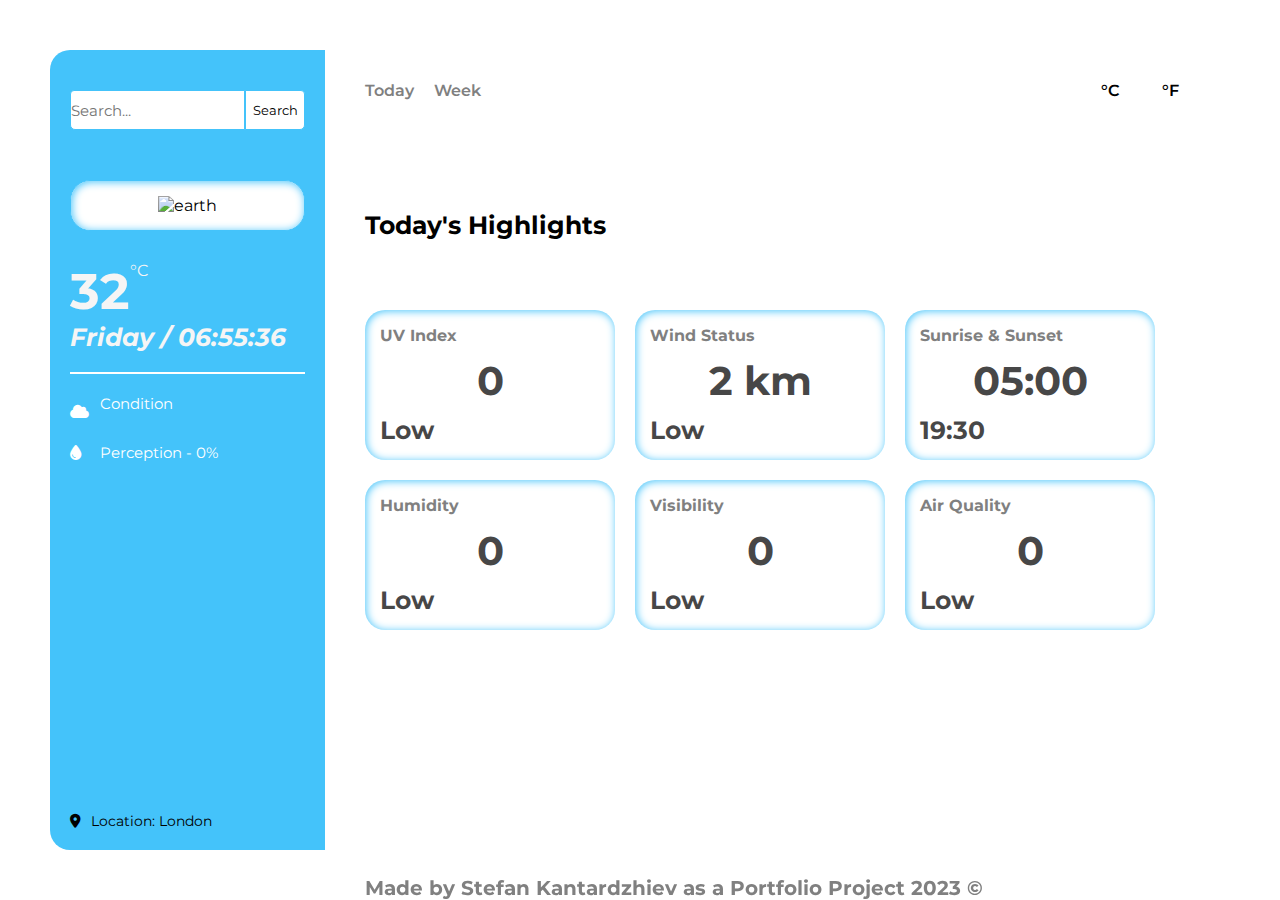
==== public/index.html @ 73cb0a4a "done 90%" ====
<!-- /*https://weather-app-a4411.web.app/ */ -->
<!DOCTYPE html>

<html lang="en">

<head>
    <meta charset="UTF-8">
    <meta http-equiv="X-UA-Compatible" content="IE=edge">
    <meta name="viewport" content="width=device-width, initial-scale=1.0">
    <link rel="stylesheet" href="style.css">
    <title>Simple Weather App</title>
</head>

<body>

    <div class="wrapper">
        <div class="sidebar">
            <div>
                <form action="" class="search" id="search">
                    <input type="text" id="query" placeholder="Search...">
                    <button>Search</button>
                </form>
                <div class="weather-icon">
                    <img src="https://i.ibb.co/LgpY6Wh/earth.jpg" alt="earth" id="icon">
                </div>
                <div class="temp">
                    <h1 id="temp">32</h1>
                    <span class="temp-unit">°C</span>
                </div>
                <div class="date-time">
                    <p id="date-time">
                    </p>
                </div>
                <div class="divider"></div>
                <div class="condition-rain">
                    <div class="condition">
                        <i class="fas fa-cloud"></i>
                        <div class="condition" id="condition">Condition</div>
                    </div>
                    <div class="rain">
                        <i class="fas fa-tint"></i>
                        <p id="rain">Perception - 0%</p>
                    </div>
                </div>
            </div>
            <div class="location">
                <div class="location-icon">
                    <i class="fas fa-map-marker-alt"></i>
                </div>
                <div class="location-text">
                    <p id="location">Location: London</p>
                </div>
            </div>
        </div>
        <div class="main">
            <nav>
                <ul class="options">
                    <button class="hourly">Today</button>
                    <button class="weekly">Week</button>
                </ul>
                <ul class="options units">
                    <button id="celcius">°C</button>
                    <button id="fahrenheit">°F</button>
                </ul>
            </nav>
            <div class="cards" id="cards">
                
                </div>

                <div class="highlights">
                    <h2 class="heading">Today's highlights</h2>
                    <div class="cards">
                        <div class="card">
                            <h4 class="card-heading">UV Index</h4>
                            <div class="content">
                                <p id="uv-index">0</p>
                                <p id="uv-level">Low</p>
                            </div>
                        </div>
                        <div class="card">
                            <h4 class="card-heading">Wind Status</h4>
                            <div class="content">
                                <p id="wind-speed">2 km</p>
                                <p id="wind-level">Low</p>
                            </div>
                        </div>
                        <div class="card">
                            <h4 class="card-heading">Sunrise & Sunset</h4>
                            <div class="content">
                                <p id="sunRise">05:00</p>
                                <p id="sunSet">19:30</p>
                            </div>
                        </div>
                        <div class="card">
                            <h4 class="card-heading">Humidity</h4>
                            <div class="content">
                                <p id="humidity">0</p>
                                <p id="humidityStatus">Low</p>
                            </div>
                        </div>
                        <div class="card">
                            <h4 class="card-heading">Visibility</h4>
                            <div class="content">
                                <p id="visibility">0</p>
                                <p id="visibilityStatus">Low</p>
                            </div>
                        </div>
                        <div class="card">
                            <h4 class="card-heading">Air Quality</h4>
                            <div class="content">
                                <p id="airQuality">0</p>
                                <p id="airQualityStatus">Low</p>
                            </div>
                        </div>
                    </div>

                </div>
                <span class="foot">Made by Stefan Kantardzhiev as a Portfolio Project 2023 &copy</span>
            </div>
        </div>
    </div>

    <script src="script.js"></script>

</body>

</html>
---- public/style.css ----
@import url('https://fonts.googleapis.com/css2?family=Montserrat');
@import url('https://cdnjs.cloudflare.com/ajax/libs/font-awesome/6.2.1/css/all.min.css');


:root {
    --primary-clr: #44c3fa;
}

* {
    margin: 0;
    padding: 0;
    box-sizing: border-box;
    font-family: Montserrat;
    height: auto;
}

body {
    display: flex;
    justify-content: center;
    min-height: 100vh;
    min-width: 100px;
    padding: 50px;
    background-image: url('https://i.ibb.co/QJWqWzP/clouds.webp');
    background-repeat: no-repeat;
    background-size: cover;
    transition: background-image 0.3s ease;
}

img {
    width: 150px;
    height: 150px;
}

.wrapper {
    display: flex;
    width: 1200px;
    min-width: 800px;
    border-radius: 20px;
    overflow: hidden;
}

.sidebar {
    width: 30%;
    min-width: 250px;
    padding: 20px;
    display: flex;
    flex-direction: column;
    justify-content: space-between;
    background-color: #44c3fa;
}

.search {
    display: flex;
    align-items: center;
    justify-content: space-between;
    margin-bottom: 30px;
    margin-top: 20px;
    position: relative;
}

.search input {
    width: 100%;
    height: 40px;
    border: 1px solid #44c3fa;
    border-top-left-radius: 4px;
    border-bottom-left-radius: 5px;
    font-size: 15px;
    color: darkgrey;
}

.search ul{
    margin-top: 5px;
    max-height: 300px;
    overflow-y: auto;
    position: absolute;
    width: 100%;
    top:40px;
    border-radius: 5px ;
    transition: all 0.3s ease;
    box-shadow: 0 0 10px;
    background-color: whitesmoke;
}
.search ul li{
    padding: 10px 15px;
    cursor: pointer;
    text-transform: capitalize;
}

.search ul li:last-child{
    border-bottom: none;
}

.search ul li:hover{
    color:#44c3fa;
}

.search input:focus {
    outline: none;
    border: 1px solid var(--primary-clr)
}

.search button {
    min-width: 60px;
    height: 40px;
    border: none;
    border-top-right-radius: 4px;
    border-bottom-right-radius: 5px;
    border: 1px solid #44c3fa;
    color: black;
    background-color: white;
}

.weather-icon {
    text-align: center;
    margin-top: 50px;
    background-color: #fff;
    border: 1px solid #44c3fa;
    border-radius: 20px;
    box-shadow: inset 1px 1px 8px #44c3fa;
    padding: 15px;
}

.weather-icon #icon {
    width: 80px;
    height: 80px;
}

.temp {
    align-content: center;
    padding-top: 30px;
    display: flex;
    color: whitesmoke;
}

.temp #temp {
    font-size: 50px;
}

.date-time {
    color: whitesmoke;
    font-size: 25px;
    font-weight: 700;
    font-style: italic;
}

.divider {
    width: 100%;
    height: 2px;
    margin: 20px 0;
    background-color: #fff;
}

.condition-rain {
    font-size: 15px;
    text-transform: capitalize;
    color: #FFF;

}

.condition-rain div {
    display: flex;
    align-items: center;
    gap: 10px;
    margin-bottom: 15px;
}

.condition-rain div i {
    width: 20px;
}

.location {
    display: flex;
    align-items: center;
    font-size: 14px;
    gap: 10px;
    margin-top: 10px;
}

.main {
    width: 100%;
    min-width: 400px;
    padding: 20px 40px;
    position: relative;
    padding-bottom: 90px;
    background-color: white;
}

.main nav {
    display: flex;
    align-items: center;
    justify-content: space-between;
}

nav .options {
    display: flex;
    gap: 20px;
    align-items: center;
}

.options button {
    border: none;
    background: transparent;
    font-size: 16px;
    font-weight: 600;
    color: grey;
    cursor: pointer;
    text-transform: capitalize;
}

.options button:active {
    color: var(--primary-clr)
}

nav .units button {
    width: 40px;
    height: 40px;
    border-radius: 50%;
    color: black;
    background-color: white;
}

/* main -> days */

.main .cards {
    display: flex;
    flex-wrap: wrap;
    gap: 20px;
    margin-top: 50px;
}

.cards .card {
    border: 2px transparent;
    border-radius: 20px;
    color: black;
    background-color: #fff;
    text-align: center;
    display: flex;
    flex-direction: column;
    padding: 5px;
    justify-content: space-around;
    box-shadow: inset 1px 1px 8px #44c3fa;
    width: 250px;
    height: 100px;
}

.weekend {
    width: 100%;
    display: flex;
    justify-content: space-around;
    margin-top: 50px;
}

.weekend .card-saturday {
    border: 2px transparent;
    border-radius: 20px;
    color: black;
    background-color: #fff;
    text-align: center;
    padding: 20px;
    box-shadow: inset 1px 1px 8px #44c3fa;
    width: 250px;
    height: 180px;
}

.weekend .card-saturday h2,
.weekend .card-sunday h2 {
    font-size: 28px;
}

.weekend .card-saturday img,
.weekend .card-sunday img {
    width: 60px;
}

.weekend .card-sunday {
    border: 2px transparent;
    border-radius: 20px;
    color: black;
    background-color: #fff;
    text-align: center;
    padding: 20px;
    box-shadow: inset 1px 1px 8px #44c3fa;
    width: 250px;
    height: 180px;
}

.card h2 {
    font-size: 15px;
    font-weight: 700;
    padding: 5px;
}

.card-icon img {
    margin: 0 auto;
    position: relative;
    width: 40px;
    height: auto;
}

.card .day-temp {
    font-size: 20px;
    display: flex;
    align-items: center;
    justify-content: center;
}

/* Highlights */


.highlights {
    display: flex;
    flex-wrap: wrap;
    gap: 20px;
    margin-top: 50px;
}

.highlights .heading {
    display: block;
    width: 100%;
    font-size: 25px;
    font-weight: 700;
    text-transform: capitalize;
}

.highlights .card {
    height: 150px;
    width: 250px;
}

.highlights .card h4 {
    padding: 10px;
    color: grey;
    text-align: start;
}

.highlights .card p {
    font-size: 40px;
    font-weight: 700;
    color: rgba(0, 0, 0, 0.726);

}

.highlights .card p:last-child {
    padding: 10px;
    text-align: start;
    font-weight: 700;
    font-size: 25px;
}



/*footer */
.foot {
    position: fixed;
    bottom: 0;
    color: grey;
    font-size: 20px;
    text-align: center;
    font-weight: 700;
}
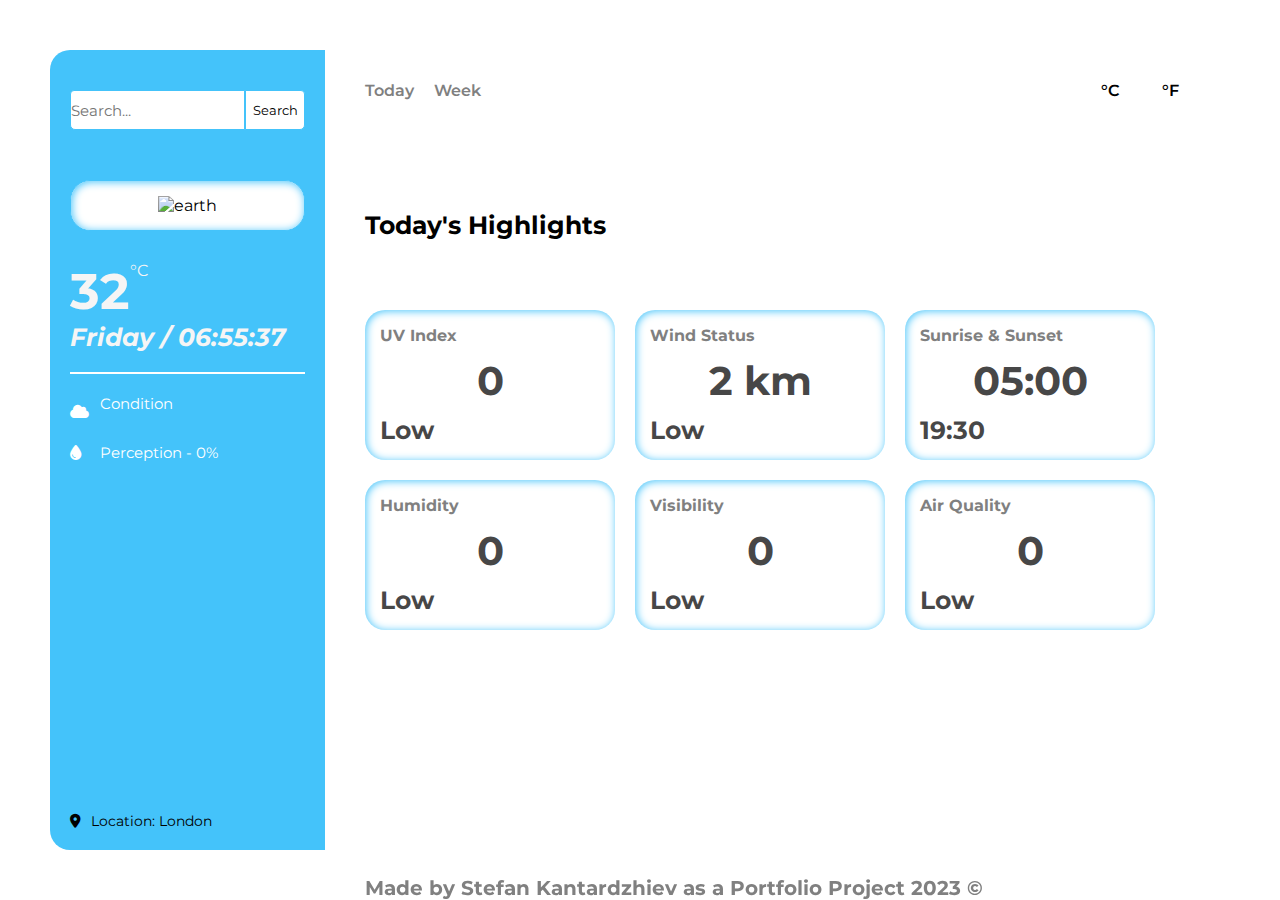
==== commit 434766d6: "adding hourly and weekly forecast" ====
--- a/public/index.html
+++ b/public/index.html
@@ -55,69 +55,69 @@
         <div class="main">
             <nav>
                 <ul class="options">
-                    <button class="hourly">Today</button>
-                    <button class="weekly">Week</button>
+                    <button id="hourly" class="hourly">Today</button>
+                    <button id="weekly" class="weekly">Week</button>
                 </ul>
                 <ul class="options units">
-                    <button id="celcius">°C</button>
-                    <button id="fahrenheit">°F</button>
+                    <button class="celcius" id="celcius">°C</button>
+                    <button class="fahrenheit" id="fahrenheit">°F</button>
                 </ul>
             </nav>
             <div class="cards" id="cards">
-                
+
+            </div>
+
+            <div class="highlights">
+                <h2 class="heading">Today's highlights</h2>
+                <div class="cards">
+                    <div class="card">
+                        <h4 class="card-heading">UV Index</h4>
+                        <div class="content">
+                            <p id="uv-index">0</p>
+                            <p id="uv-level">Low</p>
+                        </div>
+                    </div>
+                    <div class="card">
+                        <h4 class="card-heading">Wind Status</h4>
+                        <div class="content">
+                            <p id="wind-speed">2 km</p>
+                            <p id="wind-level">Low</p>
+                        </div>
+                    </div>
+                    <div class="card">
+                        <h4 class="card-heading">Sunrise & Sunset</h4>
+                        <div class="content">
+                            <p id="sunRise">05:00</p>
+                            <p id="sunSet">19:30</p>
+                        </div>
+                    </div>
+                    <div class="card">
+                        <h4 class="card-heading">Humidity</h4>
+                        <div class="content">
+                            <p id="humidity">0</p>
+                            <p id="humidityStatus">Low</p>
+                        </div>
+                    </div>
+                    <div class="card">
+                        <h4 class="card-heading">Visibility</h4>
+                        <div class="content">
+                            <p id="visibility">0</p>
+                            <p id="visibilityStatus">Low</p>
+                        </div>
+                    </div>
+                    <div class="card">
+                        <h4 class="card-heading">Air Quality</h4>
+                        <div class="content">
+                            <p id="airQuality">0</p>
+                            <p id="airQualityStatus">Low</p>
+                        </div>
+                    </div>
                 </div>
 
-                <div class="highlights">
-                    <h2 class="heading">Today's highlights</h2>
-                    <div class="cards">
-                        <div class="card">
-                            <h4 class="card-heading">UV Index</h4>
-                            <div class="content">
-                                <p id="uv-index">0</p>
-                                <p id="uv-level">Low</p>
-                            </div>
-                        </div>
-                        <div class="card">
-                            <h4 class="card-heading">Wind Status</h4>
-                            <div class="content">
-                                <p id="wind-speed">2 km</p>
-                                <p id="wind-level">Low</p>
-                            </div>
-                        </div>
-                        <div class="card">
-                            <h4 class="card-heading">Sunrise & Sunset</h4>
-                            <div class="content">
-                                <p id="sunRise">05:00</p>
-                                <p id="sunSet">19:30</p>
-                            </div>
-                        </div>
-                        <div class="card">
-                            <h4 class="card-heading">Humidity</h4>
-                            <div class="content">
-                                <p id="humidity">0</p>
-                                <p id="humidityStatus">Low</p>
-                            </div>
-                        </div>
-                        <div class="card">
-                            <h4 class="card-heading">Visibility</h4>
-                            <div class="content">
-                                <p id="visibility">0</p>
-                                <p id="visibilityStatus">Low</p>
-                            </div>
-                        </div>
-                        <div class="card">
-                            <h4 class="card-heading">Air Quality</h4>
-                            <div class="content">
-                                <p id="airQuality">0</p>
-                                <p id="airQualityStatus">Low</p>
-                            </div>
-                        </div>
-                    </div>
-
-                </div>
-                <span class="foot">Made by Stefan Kantardzhiev as a Portfolio Project 2023 &copy</span>
             </div>
+            <span class="foot">Made by Stefan Kantardzhiev as a Portfolio Project 2023 &copy</span>
         </div>
+    </div>
     </div>
 
     <script src="script.js"></script>
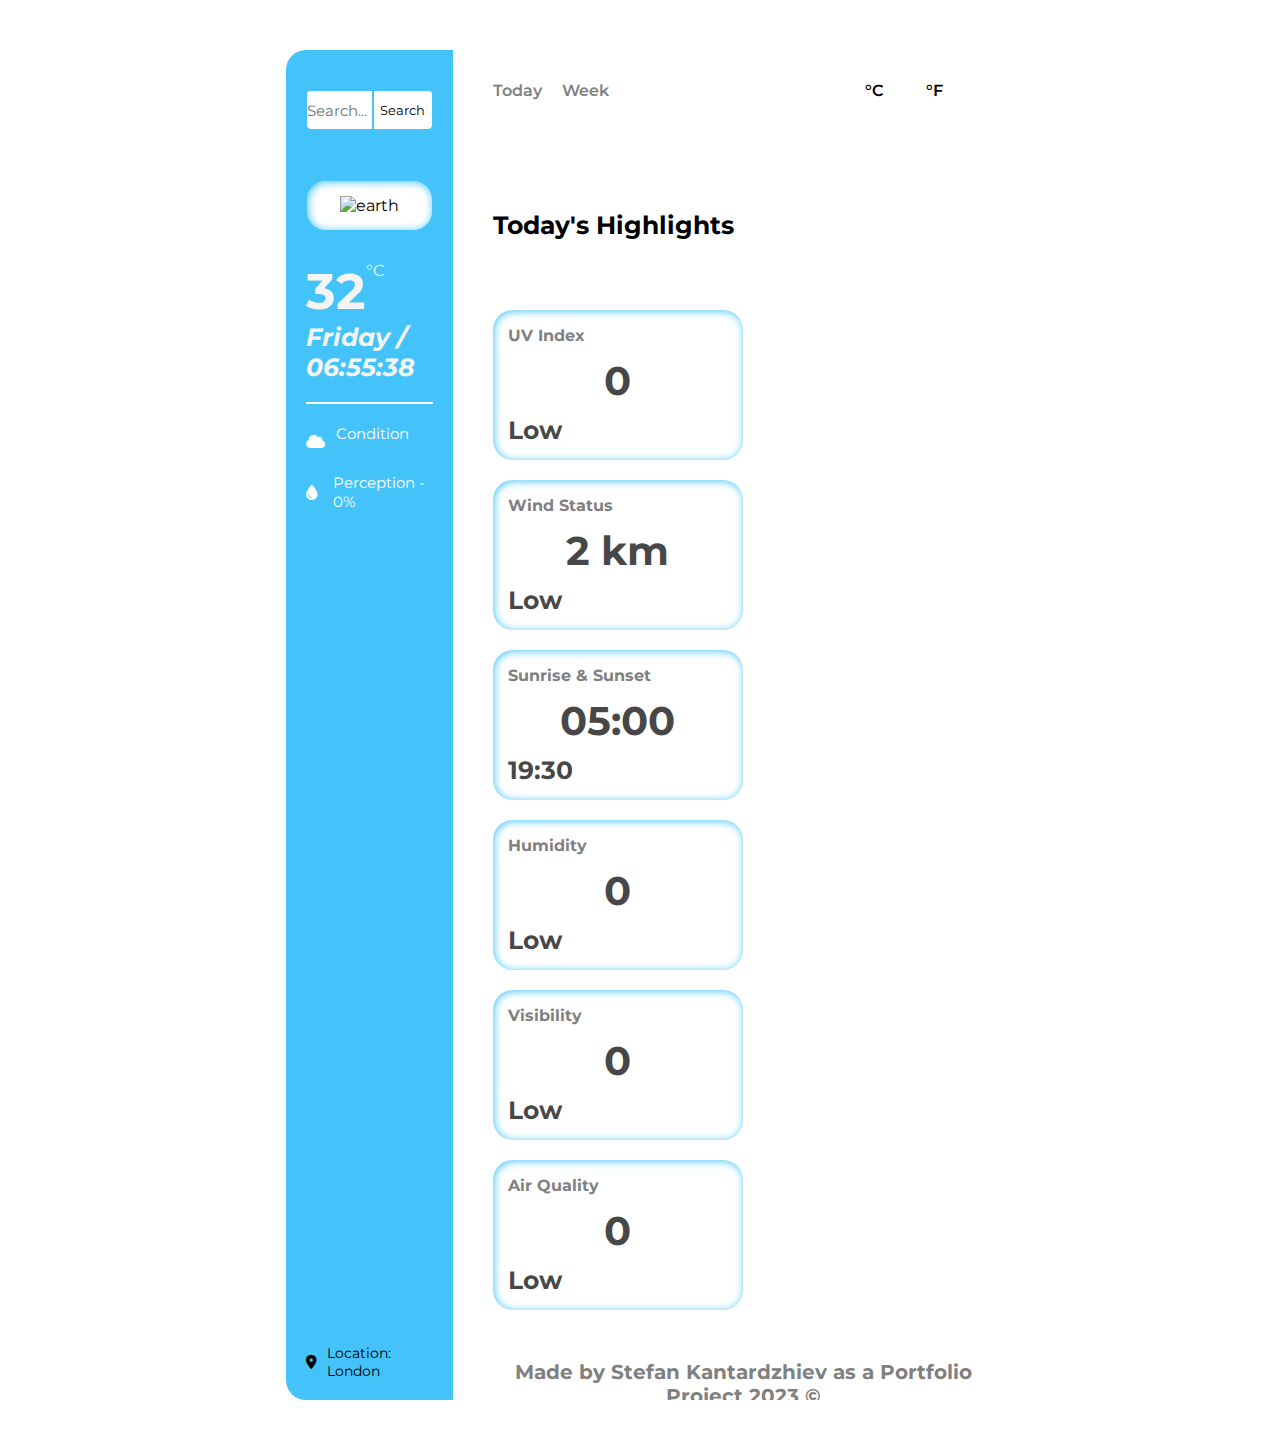
==== commit 4188c8d5: "add responsiveness" ====
--- a/public/index.html
+++ b/public/index.html
@@ -113,15 +113,15 @@
                         </div>
                     </div>
                 </div>
-
             </div>
-            <span class="foot">Made by Stefan Kantardzhiev as a Portfolio Project 2023 &copy</span>
+            <footer class="foot">Made by Stefan Kantardzhiev as a Portfolio Project 2023 &copy</footer>
         </div>
+    
     </div>
+    
     </div>
 
     <script src="script.js"></script>
-
 </body>
 
 </html>--- a/public/style.css
+++ b/public/style.css
@@ -14,16 +14,18 @@
     height: auto;
 }
 
+
+
 body {
+    width: 100%;
     display: flex;
     justify-content: center;
-    min-height: 100vh;
-    min-width: 100px;
     padding: 50px;
     background-image: url('https://i.ibb.co/QJWqWzP/clouds.webp');
     background-repeat: no-repeat;
     background-size: cover;
     transition: background-image 0.3s ease;
+
 }
 
 img {
@@ -32,16 +34,14 @@
 }
 
 .wrapper {
-    display: flex;
-    width: 1200px;
-    min-width: 800px;
+    width: 60%;
+    display: flex;
     border-radius: 20px;
     overflow: hidden;
 }
 
 .sidebar {
     width: 30%;
-    min-width: 250px;
     padding: 20px;
     display: flex;
     flex-direction: column;
@@ -65,33 +65,27 @@
     border-top-left-radius: 4px;
     border-bottom-left-radius: 5px;
     font-size: 15px;
-    color: darkgrey;
-}
-
-.search ul{
+    color: rgb(160, 159, 159);
+}
+
+.search ul {
     margin-top: 5px;
     max-height: 300px;
     overflow-y: auto;
     position: absolute;
     width: 100%;
-    top:40px;
-    border-radius: 5px ;
+    top: 40px;
+    border-radius: 5px;
     transition: all 0.3s ease;
     box-shadow: 0 0 10px;
     background-color: whitesmoke;
 }
-.search ul li{
-    padding: 10px 15px;
-    cursor: pointer;
-    text-transform: capitalize;
-}
-
-.search ul li:last-child{
-    border-bottom: none;
-}
-
-.search ul li:hover{
-    color:#44c3fa;
+
+.search button:hover {
+    color: #fff;
+    background-color: #44c3fa;
+    border: 1px solid white;
+    font-weight: 800;
 }
 
 .search input:focus {
@@ -178,7 +172,6 @@
 
 .main {
     width: 100%;
-    min-width: 400px;
     padding: 20px 40px;
     position: relative;
     padding-bottom: 90px;
@@ -351,10 +344,66 @@
 
 /*footer */
 .foot {
-    position: fixed;
-    bottom: 0;
+    overflow: visible;
+    position: absolute;
+    top:97%;
     color: grey;
     font-size: 20px;
     text-align: center;
     font-weight: 700;
+}
+
+@media screen and (max-width:800px) and (min-width:350px) {
+    .body {
+        display: flex;
+        margin: 0;
+
+    }
+
+    .sidebar {
+        display: block;
+        align-self: center;
+        border-radius: 20px;
+        height: auto;
+        /* margin-left: 100px; */
+        margin-top: 20px;
+        width: 100%;
+    }
+
+    .wrapper {
+        display: block;
+    }
+
+    .main {
+        /* margin-left: 100px; */
+        border-radius: 20px;
+        margin-top: 50px;
+    }
+
+    .main nav{
+        width: 100%;
+        display: flex;
+    }
+    .main nav ul {
+        padding-left: 15%;
+        display: inline-block;
+        width: 100%;
+    }
+
+
+
+    .highlights {
+        display: inline-block;
+        width: 70%;
+    }
+
+    .cards {
+        padding: 15%;
+    }
+}
+
+@media screen and (max-width:350px){
+    *{
+        display: none;
+    }
 }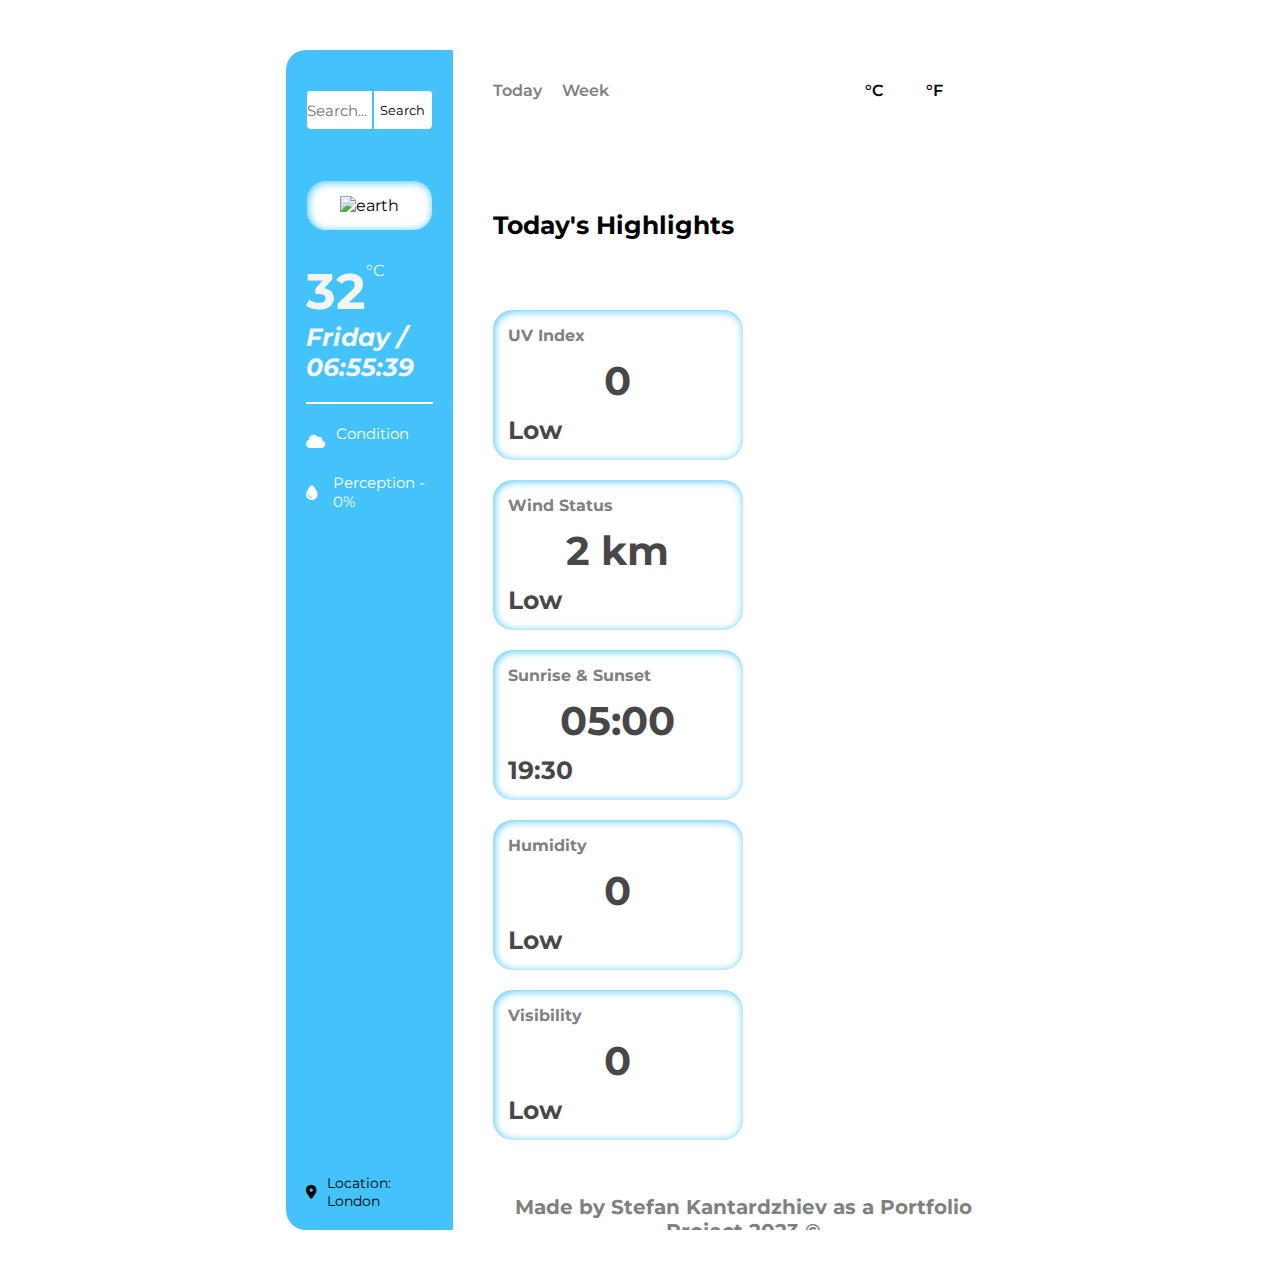
==== commit 26bcb399: "fix" ====
--- a/public/index.html
+++ b/public/index.html
@@ -105,13 +105,13 @@
                             <p id="visibilityStatus">Low</p>
                         </div>
                     </div>
-                    <div class="card">
+                    <!-- <div class="card">
                         <h4 class="card-heading">Air Quality</h4>
                         <div class="content">
                             <p id="airQuality">0</p>
                             <p id="airQualityStatus">Low</p>
                         </div>
-                    </div>
+                    </div> -->
                 </div>
             </div>
             <footer class="foot">Made by Stefan Kantardzhiev as a Portfolio Project 2023 &copy</footer>
--- a/public/style.css
+++ b/public/style.css
@@ -346,7 +346,7 @@
 .foot {
     overflow: visible;
     position: absolute;
-    top:97%;
+    top: 97%;
     color: grey;
     font-size: 20px;
     text-align: center;
@@ -380,10 +380,11 @@
         margin-top: 50px;
     }
 
-    .main nav{
+    .main nav {
         width: 100%;
         display: flex;
     }
+
     .main nav ul {
         padding-left: 15%;
         display: inline-block;
@@ -393,17 +394,17 @@
 
 
     .highlights {
-        display: inline-block;
+        display: block;
         width: 70%;
     }
 
-    .cards {
-        padding: 15%;
-    }
-}
-
-@media screen and (max-width:350px){
-    *{
+    .card {
+        padding: 0;
+    }
+}
+
+@media screen and (max-width:350px) {
+    * {
         display: none;
     }
 }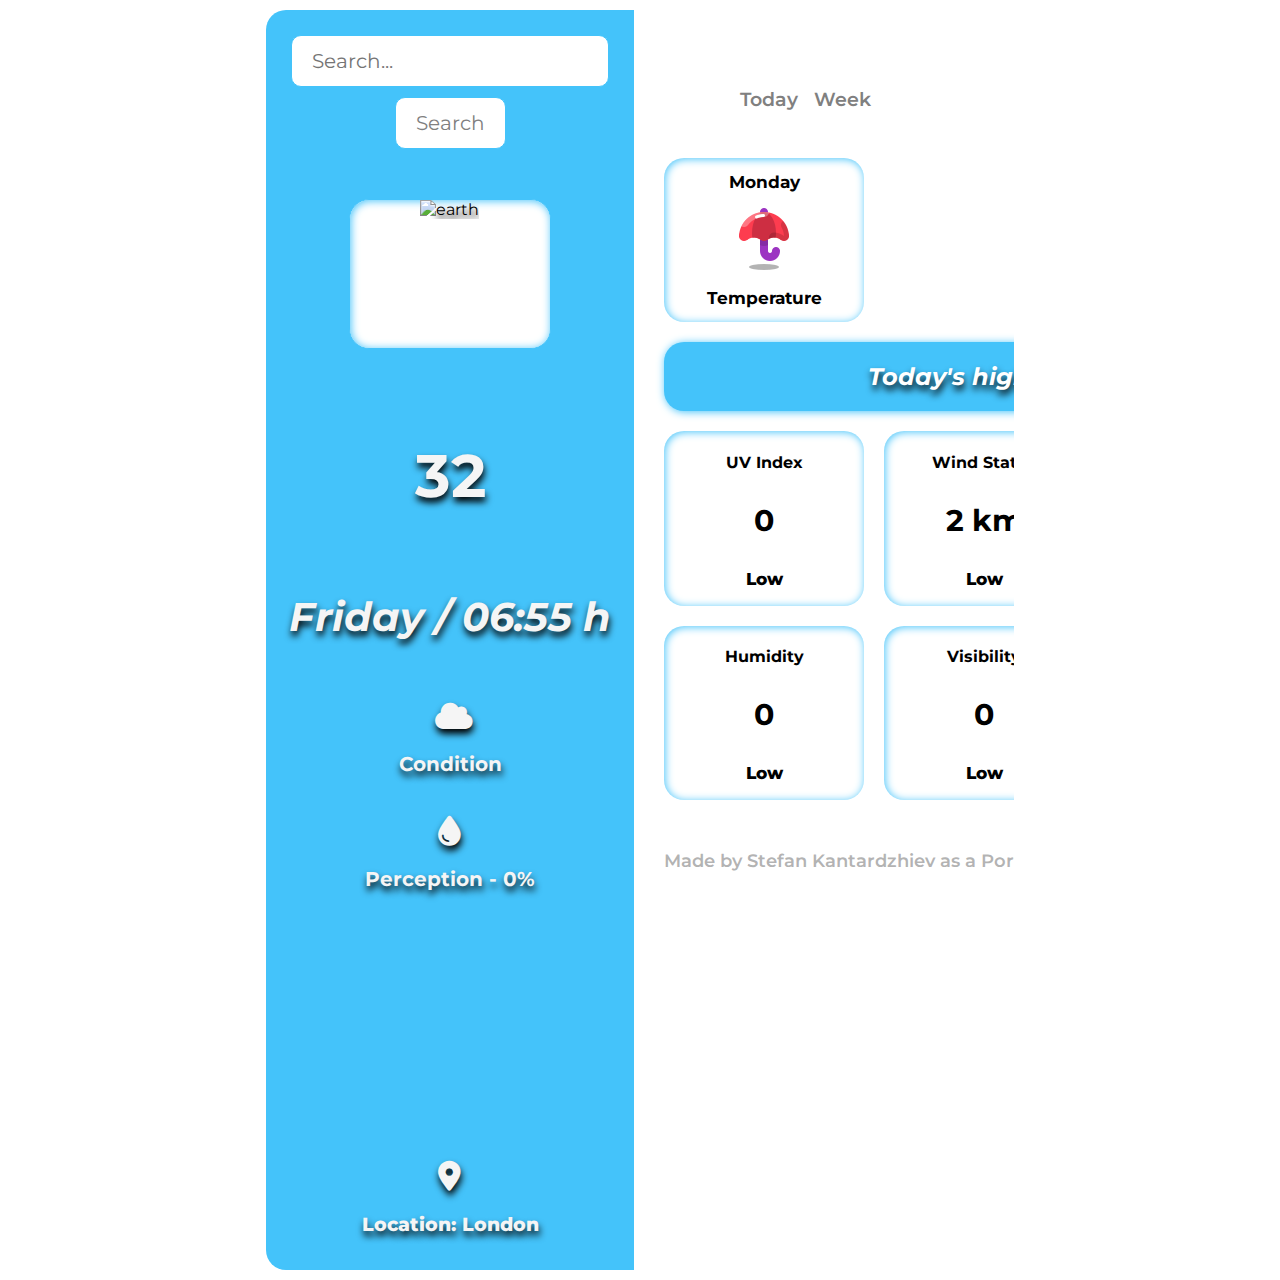
==== commit aa5c36ae: "small fixes" ====
--- a/public/index.html
+++ b/public/index.html
@@ -15,17 +15,17 @@
 
     <div class="wrapper">
         <div class="sidebar">
-            <div>
+            <div class="sidebar-info">
                 <form action="" class="search" id="search">
                     <input type="text" id="query" placeholder="Search...">
                     <button>Search</button>
                 </form>
                 <div class="weather-icon">
-                    <img src="https://i.ibb.co/LgpY6Wh/earth.jpg" alt="earth" id="icon">
+                    <img src="https://i.ibb.co/Ch8DLHJ/umbrella.png" alt="earth" id="icon">
                 </div>
                 <div class="temp">
                     <h1 id="temp">32</h1>
-                    <span class="temp-unit">°C</span>
+                    <span class="temp-unit"></span>
                 </div>
                 <div class="date-time">
                     <p id="date-time">
@@ -42,15 +42,16 @@
                         <p id="rain">Perception - 0%</p>
                     </div>
                 </div>
-            </div>
-            <div class="location">
-                <div class="location-icon">
-                    <i class="fas fa-map-marker-alt"></i>
-                </div>
-                <div class="location-text">
-                    <p id="location">Location: London</p>
+                <div class="location">
+                    <div class="location-icon">
+                        <i class="fas fa-map-marker-alt"></i>
+                    </div>
+                    <div class="location-text">
+                        <p id="location">Location: London</p>
+                    </div>
                 </div>
             </div>
+            
         </div>
         <div class="main">
             <nav>
@@ -59,12 +60,22 @@
                     <button id="weekly" class="weekly">Week</button>
                 </ul>
                 <ul class="options units">
-                    <button class="celcius" id="celcius">°C</button>
-                    <button class="fahrenheit" id="fahrenheit">°F</button>
+                    <button class="celcius" id="celcius"> °C</button>
+                    <button class="fahrenheit" id="fahrenheit"> °F</button>
                 </ul>
             </nav>
             <div class="cards" id="cards">
+                <div class="card">
+                    <h2 class="day-name">Monday</h2>
+                    <div class="card-icon">
+                        <img src="/icons/umbrella.png" alt="" srcset="">
+                    </div>
+                    <div class="day-temp">
+                        <h2 class="temperature">Temperature</h2>
+                        <span class="temp-unit"></span>
+                    </div>
 
+                </div>
             </div>
 
             <div class="highlights">
@@ -105,6 +116,8 @@
                             <p id="visibilityStatus">Low</p>
                         </div>
                     </div>
+
+
                     <!-- <div class="card">
                         <h4 class="card-heading">Air Quality</h4>
                         <div class="content">
@@ -113,12 +126,13 @@
                         </div>
                     </div> -->
                 </div>
+                <footer class="foot">Made by Stefan Kantardzhiev as a Portfolio Project 2023 &copy</footer>
             </div>
-            <footer class="foot">Made by Stefan Kantardzhiev as a Portfolio Project 2023 &copy</footer>
         </div>
-    
+
+
     </div>
-    
+
     </div>
 
     <script src="script.js"></script>
--- a/public/style.css
+++ b/public/style.css
@@ -7,85 +7,83 @@
 }
 
 * {
+    box-sizing: border-box;
+    font-family: Montserrat;
+}
+
+html {
     margin: 0;
     padding: 0;
-    box-sizing: border-box;
-    font-family: Montserrat;
-    height: auto;
-}
-
-
+}
 
 body {
-    width: 100%;
+    margin: auto;
+    padding: 10px;
+    width: 60%;
     display: flex;
     justify-content: center;
-    padding: 50px;
     background-image: url('https://i.ibb.co/QJWqWzP/clouds.webp');
+    background-size: cover;
     background-repeat: no-repeat;
-    background-size: cover;
-    transition: background-image 0.3s ease;
-
-}
-
-img {
+    transition: background-image 0.3s ease-out;
+}
+
+/* img {
     width: 150px;
     height: 150px;
-}
-
-.wrapper {
-    width: 60%;
-    display: flex;
-    border-radius: 20px;
-    overflow: hidden;
-}
-
+} */
+
+
+
+
+
+/* Sidebar */
 .sidebar {
-    width: 30%;
-    padding: 20px;
-    display: flex;
-    flex-direction: column;
+    display: inline-block;
+    padding: 15px;
+    text-align: center;
     justify-content: space-between;
     background-color: #44c3fa;
-}
+    text-shadow: 1px 5px 7px black;
+
+}
+
+.sidebar-info {
+    display: inline-block;
+
+}
+
 
 .search {
-    display: flex;
-    align-items: center;
-    justify-content: space-between;
-    margin-bottom: 30px;
-    margin-top: 20px;
-    position: relative;
+    display: block;
+    color: grey;
 }
 
 .search input {
-    width: 100%;
-    height: 40px;
+    display: inline-block;
     border: 1px solid #44c3fa;
-    border-top-left-radius: 4px;
-    border-bottom-left-radius: 5px;
-    font-size: 15px;
+    border-radius: 10px;
+    padding: 13px 20px;
+    font-size: 20px;
     color: rgb(160, 159, 159);
-}
-
-.search ul {
-    margin-top: 5px;
-    max-height: 300px;
-    overflow-y: auto;
-    position: absolute;
-    width: 100%;
-    top: 40px;
-    border-radius: 5px;
-    transition: all 0.3s ease;
-    box-shadow: 0 0 10px;
-    background-color: whitesmoke;
-}
+    margin: 10px;
+}
+
+/* Search */
+
+.search button {
+    display: inline-block;
+    padding: 13px 20px;
+    border: 1px solid #44c3fa;
+    color: grey;
+    background-color: white;
+    border-radius: 10px;
+    font-size: 20px;
+}
+
 
 .search button:hover {
-    color: #fff;
-    background-color: #44c3fa;
-    border: 1px solid white;
-    font-weight: 800;
+    box-shadow: inset 1px 1px 8px #44c3fa;
 }
 
 .search input:focus {
@@ -93,101 +91,103 @@
     border: 1px solid var(--primary-clr)
 }
 
-.search button {
-    min-width: 60px;
-    height: 40px;
-    border: none;
-    border-top-right-radius: 4px;
-    border-bottom-right-radius: 5px;
-    border: 1px solid #44c3fa;
-    color: black;
-    background-color: white;
-}
+
+
+/* Weather */
 
 .weather-icon {
     text-align: center;
-    margin-top: 50px;
+    margin: 50px auto;
     background-color: #fff;
     border: 1px solid #44c3fa;
     border-radius: 20px;
     box-shadow: inset 1px 1px 8px #44c3fa;
-    padding: 15px;
+    width: 60%;
+    height: 150px;
 }
 
 .weather-icon #icon {
-    width: 80px;
-    height: 80px;
+    margin: 0px auto;
+    width: 50%;
 }
 
 .temp {
-    align-content: center;
-    padding-top: 30px;
-    display: flex;
+    display: inline-flex;
     color: whitesmoke;
+    font-size: 50px;
+    font-weight: 700;
 }
 
 .temp #temp {
-    font-size: 50px;
+    /* width: 30%; */
+    font-size: 60px;
+
 }
 
 .date-time {
     color: whitesmoke;
-    font-size: 25px;
+    text-shadow: 1px 5px 7px black;
+    font-size: 40px;
     font-weight: 700;
     font-style: italic;
 }
 
-.divider {
-    width: 100%;
-    height: 2px;
-    margin: 20px 0;
-    background-color: #fff;
-}
-
+/* conditions and precip */
 .condition-rain {
-    font-size: 15px;
-    text-transform: capitalize;
-    color: #FFF;
-
-}
-
-.condition-rain div {
+    color: whitesmoke;
+    font-size: 20px;
+    font-weight: 700;
+}
+.condition{
+    padding:20px;
+}
+
+
+.rain {
+    align-items: center;   
+}
+
+.location {
+    padding-top: 74%;
+    color: whitesmoke;
+    font-size: larger;
+    font-weight: 800;
+}
+
+.fas {
+    width: 10%;
+    font-size: 30px;
+}
+
+
+
+/* main content */
+.wrapper {
     display: flex;
-    align-items: center;
-    gap: 10px;
-    margin-bottom: 15px;
-}
-
-.condition-rain div i {
-    width: 20px;
-}
-
-.location {
-    display: flex;
-    align-items: center;
-    font-size: 14px;
-    gap: 10px;
-    margin-top: 10px;
+    border-radius: 20px;
+    overflow: hidden;
 }
 
 .main {
-    width: 100%;
-    padding: 20px 40px;
-    position: relative;
-    padding-bottom: 90px;
+
+    padding: 30px;
     background-color: white;
+    display: inline-block;
 }
 
 .main nav {
+    padding: 30px 50px 30px 30px;
     display: flex;
     align-items: center;
     justify-content: space-between;
 }
 
-nav .options {
-    display: flex;
-    gap: 20px;
-    align-items: center;
+.options #hourly,
+.options #weekly,
+.options.units #celcius,
+.options.units #fahrenheit {
+    font-size: larger;
+
 }
 
 .options button {
@@ -197,29 +197,20 @@
     font-weight: 600;
     color: grey;
     cursor: pointer;
-    text-transform: capitalize;
-}
-
-.options button:active {
+}
+
+button:active {
     color: var(--primary-clr)
 }
 
-nav .units button {
-    width: 40px;
-    height: 40px;
-    border-radius: 50%;
-    color: black;
-    background-color: white;
-}
-
-/* main -> days */
-
 .main .cards {
-    display: flex;
-    flex-wrap: wrap;
+    display: grid;
+    grid-template-columns: 200px 200px 200px;
     gap: 20px;
-    margin-top: 50px;
-}
+    justify-content: space-around;
+}
+
+
 
 .cards .card {
     border: 2px transparent;
@@ -227,139 +218,64 @@
     color: black;
     background-color: #fff;
     text-align: center;
-    display: flex;
-    flex-direction: column;
-    padding: 5px;
-    justify-content: space-around;
     box-shadow: inset 1px 1px 8px #44c3fa;
-    width: 250px;
-    height: 100px;
-}
-
-.weekend {
-    width: 100%;
-    display: flex;
-    justify-content: space-around;
-    margin-top: 50px;
-}
-
-.weekend .card-saturday {
-    border: 2px transparent;
-    border-radius: 20px;
-    color: black;
-    background-color: #fff;
-    text-align: center;
-    padding: 20px;
-    box-shadow: inset 1px 1px 8px #44c3fa;
-    width: 250px;
-    height: 180px;
-}
-
-.weekend .card-saturday h2,
-.weekend .card-sunday h2 {
-    font-size: 28px;
-}
-
-.weekend .card-saturday img,
-.weekend .card-sunday img {
-    width: 60px;
-}
-
-.weekend .card-sunday {
-    border: 2px transparent;
-    border-radius: 20px;
-    color: black;
-    background-color: #fff;
-    text-align: center;
-    padding: 20px;
-    box-shadow: inset 1px 1px 8px #44c3fa;
-    width: 250px;
-    height: 180px;
-}
-
-.card h2 {
+}
+
+.card .day-temp {
     font-size: 15px;
-    font-weight: 700;
-    padding: 5px;
-}
-
-.card-icon img {
-    margin: 0 auto;
-    position: relative;
-    width: 40px;
-    height: auto;
-}
-
-.card .day-temp {
-    font-size: 20px;
     display: flex;
     align-items: center;
     justify-content: center;
 }
 
-/* Highlights */
-
-
-.highlights {
-    display: flex;
-    flex-wrap: wrap;
+.cards .card h2 {
+    font-size: 17px;
+}
+
+.card .content p {
+    font-size: 17px;
+}
+
+.card .content p:first-child {
+    font-size: 30px;
+    font-weight: bolder;
+}
+
+.card .content p:last-child {
+    font-weight: 800;
+}
+
+.main .highlights .cards {
+    display: grid;
+    grid-template-columns: 200px 200px 200px;
+    align-items: center;
     gap: 20px;
-    margin-top: 50px;
+    justify-content: space-around;
 }
 
 .highlights .heading {
-    display: block;
-    width: 100%;
-    font-size: 25px;
+    text-align: center;
+    font-style: italic;
     font-weight: 700;
-    text-transform: capitalize;
-}
-
-.highlights .card {
-    height: 150px;
-    width: 250px;
-}
-
-.highlights .card h4 {
-    padding: 10px;
-    color: grey;
-    text-align: start;
-}
-
-.highlights .card p {
-    font-size: 40px;
-    font-weight: 700;
-    color: rgba(0, 0, 0, 0.726);
-
-}
-
-.highlights .card p:last-child {
-    padding: 10px;
-    text-align: start;
-    font-weight: 700;
-    font-size: 25px;
-}
-
-
-
-/*footer */
+    text-shadow: 1px 5px 7px black;
+    color: white;
+    box-shadow: 1px 1px 8px #44c3fa;
+    border-radius: 20px;
+    padding: 20px;
+    background-color: #44c3fa;
+    ;
+}
+
 .foot {
-    overflow: visible;
-    position: absolute;
-    top: 97%;
-    color: grey;
-    font-size: 20px;
-    text-align: center;
-    font-weight: 700;
+    padding-top: 50px;
+    color: rgba(128, 128, 128, 0.603);
+    display: inline-block;
+    font-size: 18px;
+    text-align: center;
+    font-weight: 600;
 }
 
 @media screen and (max-width:800px) and (min-width:350px) {
-    .body {
-        display: flex;
-        margin: 0;
-
-    }
-
     .sidebar {
         display: block;
         align-self: center;
@@ -367,7 +283,6 @@
         height: auto;
         /* margin-left: 100px; */
         margin-top: 20px;
-        width: 100%;
     }
 
     .wrapper {
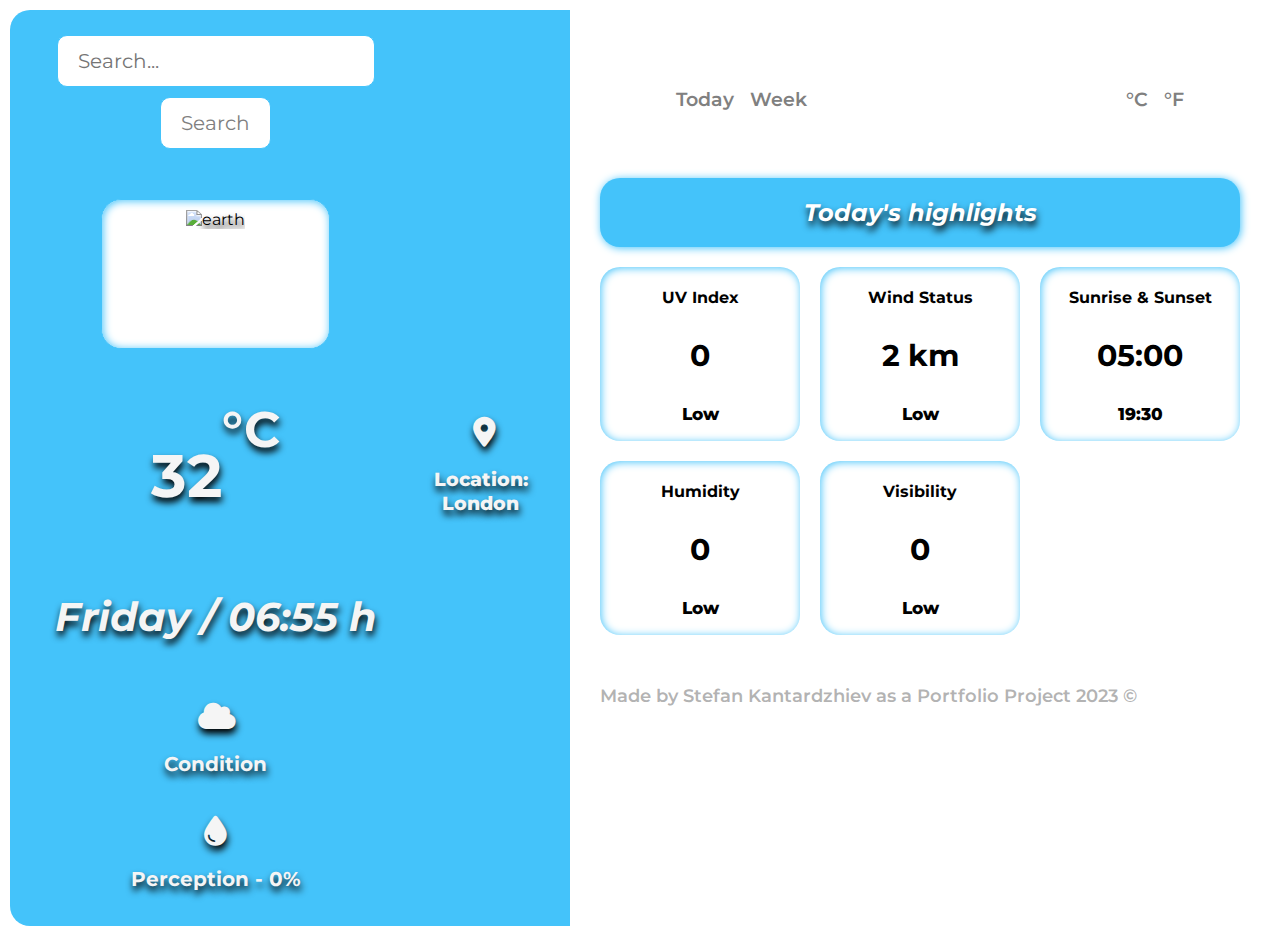
==== commit 3102a024: "changing icons" ====
--- a/public/index.html
+++ b/public/index.html
@@ -8,6 +8,7 @@
     <meta http-equiv="X-UA-Compatible" content="IE=edge">
     <meta name="viewport" content="width=device-width, initial-scale=1.0">
     <link rel="stylesheet" href="style.css">
+    <link rel="icon" href="https://i.ibb.co/5nNC00D/weather-app.png" type="image/x-icon">
     <title>Simple Weather App</title>
 </head>
 
@@ -15,17 +16,17 @@
 
     <div class="wrapper">
         <div class="sidebar">
-            <div class="sidebar-info">
+            <div>
                 <form action="" class="search" id="search">
                     <input type="text" id="query" placeholder="Search...">
                     <button>Search</button>
                 </form>
                 <div class="weather-icon">
-                    <img src="https://i.ibb.co/Ch8DLHJ/umbrella.png" alt="earth" id="icon">
+                    <img src="https://i.ibb.co/LgpY6Wh/earth.jpg" alt="earth" id="icon">
                 </div>
                 <div class="temp">
                     <h1 id="temp">32</h1>
-                    <span class="temp-unit"></span>
+                    <span class="temp-unit">°C</span>
                 </div>
                 <div class="date-time">
                     <p id="date-time">
@@ -42,16 +43,15 @@
                         <p id="rain">Perception - 0%</p>
                     </div>
                 </div>
-                <div class="location">
-                    <div class="location-icon">
-                        <i class="fas fa-map-marker-alt"></i>
-                    </div>
-                    <div class="location-text">
-                        <p id="location">Location: London</p>
-                    </div>
+            </div>
+            <div class="location">
+                <div class="location-icon">
+                    <i class="fas fa-map-marker-alt"></i>
+                </div>
+                <div class="location-text">
+                    <p id="location">Location: London</p>
                 </div>
             </div>
-            
         </div>
         <div class="main">
             <nav>
@@ -60,22 +60,12 @@
                     <button id="weekly" class="weekly">Week</button>
                 </ul>
                 <ul class="options units">
-                    <button class="celcius" id="celcius"> °C</button>
-                    <button class="fahrenheit" id="fahrenheit"> °F</button>
+                    <button class="celcius" id="celcius">°C</button>
+                    <button class="fahrenheit" id="fahrenheit">°F</button>
                 </ul>
             </nav>
             <div class="cards" id="cards">
-                <div class="card">
-                    <h2 class="day-name">Monday</h2>
-                    <div class="card-icon">
-                        <img src="/icons/umbrella.png" alt="" srcset="">
-                    </div>
-                    <div class="day-temp">
-                        <h2 class="temperature">Temperature</h2>
-                        <span class="temp-unit"></span>
-                    </div>
 
-                </div>
             </div>
 
             <div class="highlights">
@@ -116,8 +106,6 @@
                             <p id="visibilityStatus">Low</p>
                         </div>
                     </div>
-
-
                     <!-- <div class="card">
                         <h4 class="card-heading">Air Quality</h4>
                         <div class="content">
@@ -126,10 +114,9 @@
                         </div>
                     </div> -->
                 </div>
-                <footer class="foot">Made by Stefan Kantardzhiev as a Portfolio Project 2023 &copy</footer>
             </div>
+            <footer class="foot">Made by Stefan Kantardzhiev as a Portfolio Project 2023 &copy</footer>
         </div>
-
 
     </div>
 
--- a/public/style.css
+++ b/public/style.css
@@ -19,7 +19,6 @@
 body {
     margin: auto;
     padding: 10px;
-    width: 60%;
     display: flex;
     justify-content: center;
     background-image: url('https://i.ibb.co/QJWqWzP/clouds.webp');
@@ -39,7 +38,7 @@
 
 /* Sidebar */
 .sidebar {
-    display: inline-block;
+    display: flex;
     padding: 15px;
     text-align: center;
     justify-content: space-between;
@@ -107,7 +106,7 @@
 }
 
 .weather-icon #icon {
-    margin: 0px auto;
+    margin: 10px auto;
     width: 50%;
 }
 
@@ -138,13 +137,14 @@
     font-size: 20px;
     font-weight: 700;
 }
-.condition{
-    padding:20px;
+
+.condition {
+    padding: 20px;
 }
 
 
 .rain {
-    align-items: center;   
+    align-items: center;
 }
 
 .location {
@@ -164,8 +164,8 @@
 /* main content */
 .wrapper {
     display: flex;
+    overflow: hidden;
     border-radius: 20px;
-    overflow: hidden;
 }
 
 .main {
@@ -275,51 +275,119 @@
     font-weight: 600;
 }
 
-@media screen and (max-width:800px) and (min-width:350px) {
+@media screen and (max-width:1025px) {
+    .wrapper {
+        display: block;
+    }
+
+
+    .main {
+        display: block;
+        border-radius: 20px;
+    }
+
     .sidebar {
-        display: block;
-        align-self: center;
-        border-radius: 20px;
-        height: auto;
-        /* margin-left: 100px; */
-        margin-top: 20px;
-    }
-
+        display: flex;
+        justify-content: center;
+        margin-bottom: 20px;
+        border-radius: 20px;
+
+    }
+
+    .sidebar-info {
+        display: block;
+    }
+
+    .main .cards {
+        display: grid;
+        grid-template-columns: 150px 150px;
+        justify-content: space-evenly;
+    }
+
+    .main .cards .card {
+        border: 2px transparent;
+        border-radius: 20px;
+        color: black;
+        background-color: #fff;
+        text-align: center;
+        box-shadow: inset 1px 1px 8px #44c3fa;
+    }
+
+    .main .highlights .cards {
+        display: grid;
+        grid-template-columns: 150px 150px;
+        justify-content: space-evenly;
+    }
+
+
+}
+
+@media screen and (max-width:320px) {
     .wrapper {
         display: block;
     }
 
+
     .main {
-        /* margin-left: 100px; */
-        border-radius: 20px;
-        margin-top: 50px;
-    }
-
-    .main nav {
-        width: 100%;
+        display: block;
+        border-radius: 20px;
+    }
+
+    .sidebar {
         display: flex;
-    }
-
-    .main nav ul {
-        padding-left: 15%;
-        display: inline-block;
-        width: 100%;
-    }
-
-
-
-    .highlights {
-        display: block;
-        width: 70%;
-    }
-
-    .card {
-        padding: 0;
-    }
-}
-
-@media screen and (max-width:350px) {
-    * {
-        display: none;
-    }
+        justify-content: center;
+        margin-bottom: 10px;
+        border-radius: 10px;
+
+    }
+
+    .sidebar-info {
+        display: block;
+    }
+
+    .main .cards {
+        display: grid;
+        grid-template-columns: 100px 100px;
+        justify-content: space-evenly;
+    }
+
+    .main .cards .card {
+        border: 2px transparent;
+        border-radius: 20px;
+        color: black;
+        background-color: #fff;
+        text-align: center;
+        box-shadow: inset 1px 1px 8px #44c3fa;
+    }
+
+    .main .highlights .cards {
+        display: grid;
+        grid-template-columns: 100px 100px;
+        justify-content: space-evenly;
+    }
+
+    .card-heading {
+        padding:2px;
+        font-size: 14px;
+    }
+
+    .cards .card .day-name{
+        font-size: 13px;
+    }
+
+    .cards .card .day-temp{
+        font-size: 15px;
+        font-weight: 700;
+    }
+
+    .card .content p:first-child {
+        font-size: 15px;
+        font-weight: bolder;
+    }
+
+    .card .content p:last-child {
+        font-weight: 800;
+    }
+
+
 }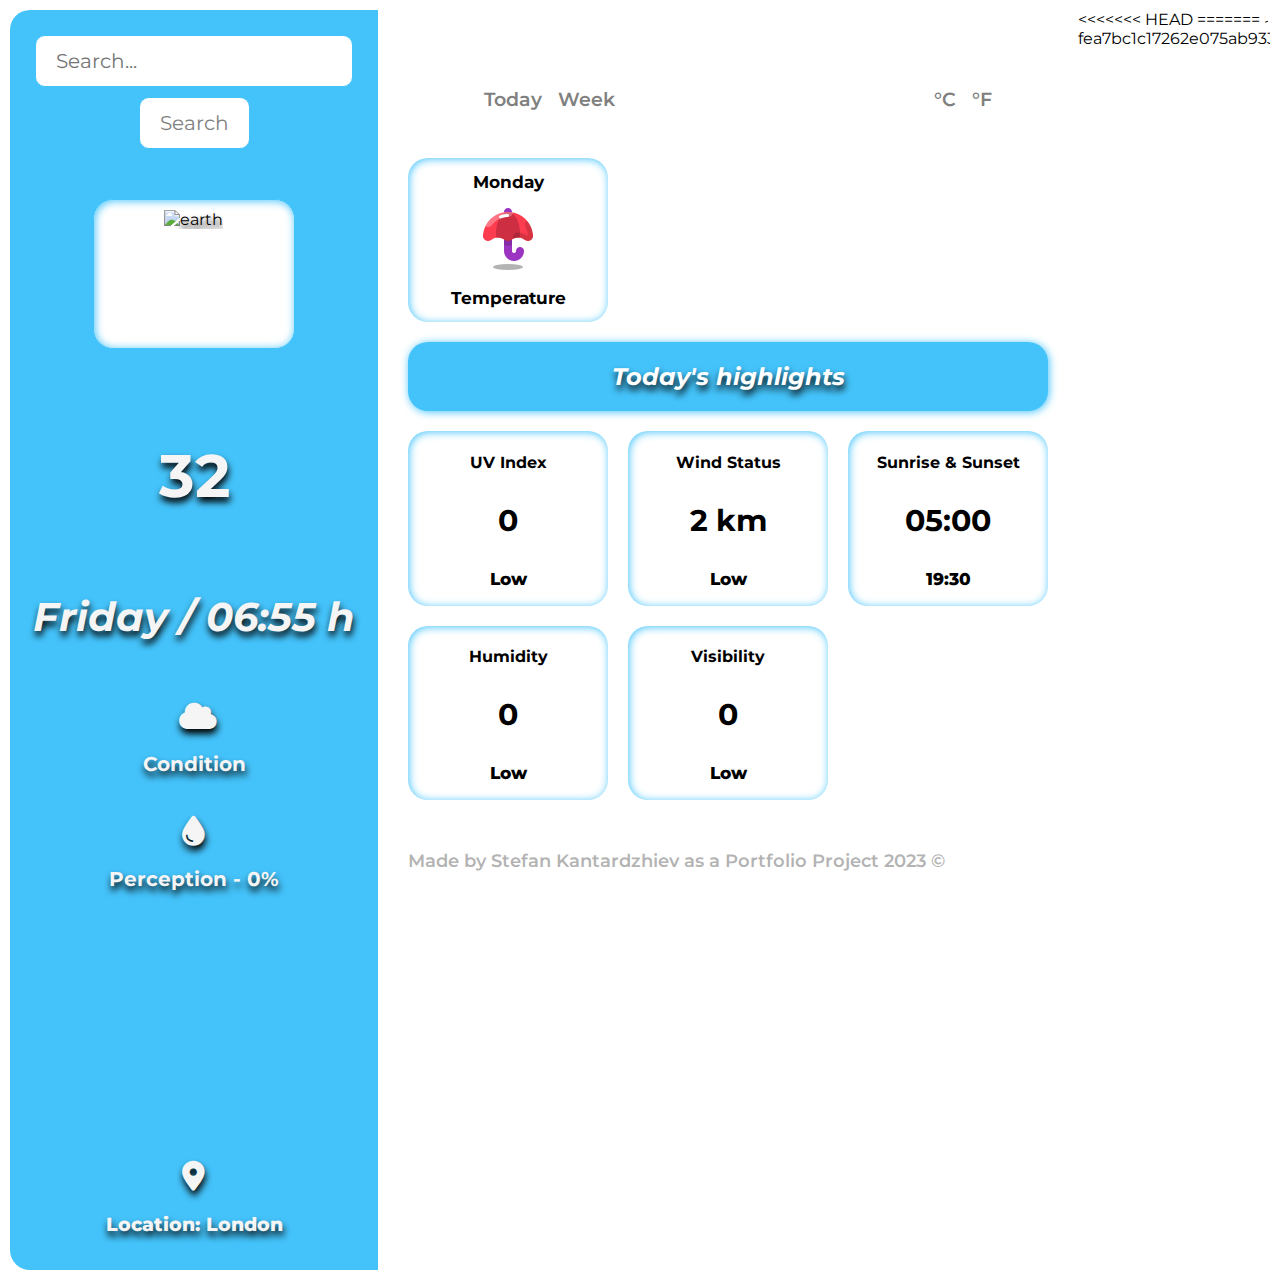
==== commit c362ae07: "changing icons" ====
--- a/public/index.html
+++ b/public/index.html
@@ -16,17 +16,17 @@
 
     <div class="wrapper">
         <div class="sidebar">
-            <div>
+            <div class="sidebar-info">
                 <form action="" class="search" id="search">
                     <input type="text" id="query" placeholder="Search...">
                     <button>Search</button>
                 </form>
                 <div class="weather-icon">
-                    <img src="https://i.ibb.co/LgpY6Wh/earth.jpg" alt="earth" id="icon">
+                    <img src="https://i.ibb.co/Ch8DLHJ/umbrella.png" alt="earth" id="icon">
                 </div>
                 <div class="temp">
                     <h1 id="temp">32</h1>
-                    <span class="temp-unit">°C</span>
+                    <span class="temp-unit"></span>
                 </div>
                 <div class="date-time">
                     <p id="date-time">
@@ -43,15 +43,16 @@
                         <p id="rain">Perception - 0%</p>
                     </div>
                 </div>
-            </div>
-            <div class="location">
-                <div class="location-icon">
-                    <i class="fas fa-map-marker-alt"></i>
-                </div>
-                <div class="location-text">
-                    <p id="location">Location: London</p>
+                <div class="location">
+                    <div class="location-icon">
+                        <i class="fas fa-map-marker-alt"></i>
+                    </div>
+                    <div class="location-text">
+                        <p id="location">Location: London</p>
+                    </div>
                 </div>
             </div>
+            
         </div>
         <div class="main">
             <nav>
@@ -60,12 +61,22 @@
                     <button id="weekly" class="weekly">Week</button>
                 </ul>
                 <ul class="options units">
-                    <button class="celcius" id="celcius">°C</button>
-                    <button class="fahrenheit" id="fahrenheit">°F</button>
+                    <button class="celcius" id="celcius"> °C</button>
+                    <button class="fahrenheit" id="fahrenheit"> °F</button>
                 </ul>
             </nav>
             <div class="cards" id="cards">
+                <div class="card">
+                    <h2 class="day-name">Monday</h2>
+                    <div class="card-icon">
+                        <img src="/icons/umbrella.png" alt="" srcset="">
+                    </div>
+                    <div class="day-temp">
+                        <h2 class="temperature">Temperature</h2>
+                        <span class="temp-unit"></span>
+                    </div>
 
+                </div>
             </div>
 
             <div class="highlights">
@@ -106,6 +117,8 @@
                             <p id="visibilityStatus">Low</p>
                         </div>
                     </div>
+
+
                     <!-- <div class="card">
                         <h4 class="card-heading">Air Quality</h4>
                         <div class="content">
@@ -114,10 +127,14 @@
                         </div>
                     </div> -->
                 </div>
+                <footer class="foot">Made by Stefan Kantardzhiev as a Portfolio Project 2023 &copy</footer>
             </div>
-            <footer class="foot">Made by Stefan Kantardzhiev as a Portfolio Project 2023 &copy</footer>
         </div>
 
+<<<<<<< HEAD
+=======
+
+>>>>>>> fea7bc1c17262e075ab933e70b8db51f1c0142b6
     </div>
 
     </div>
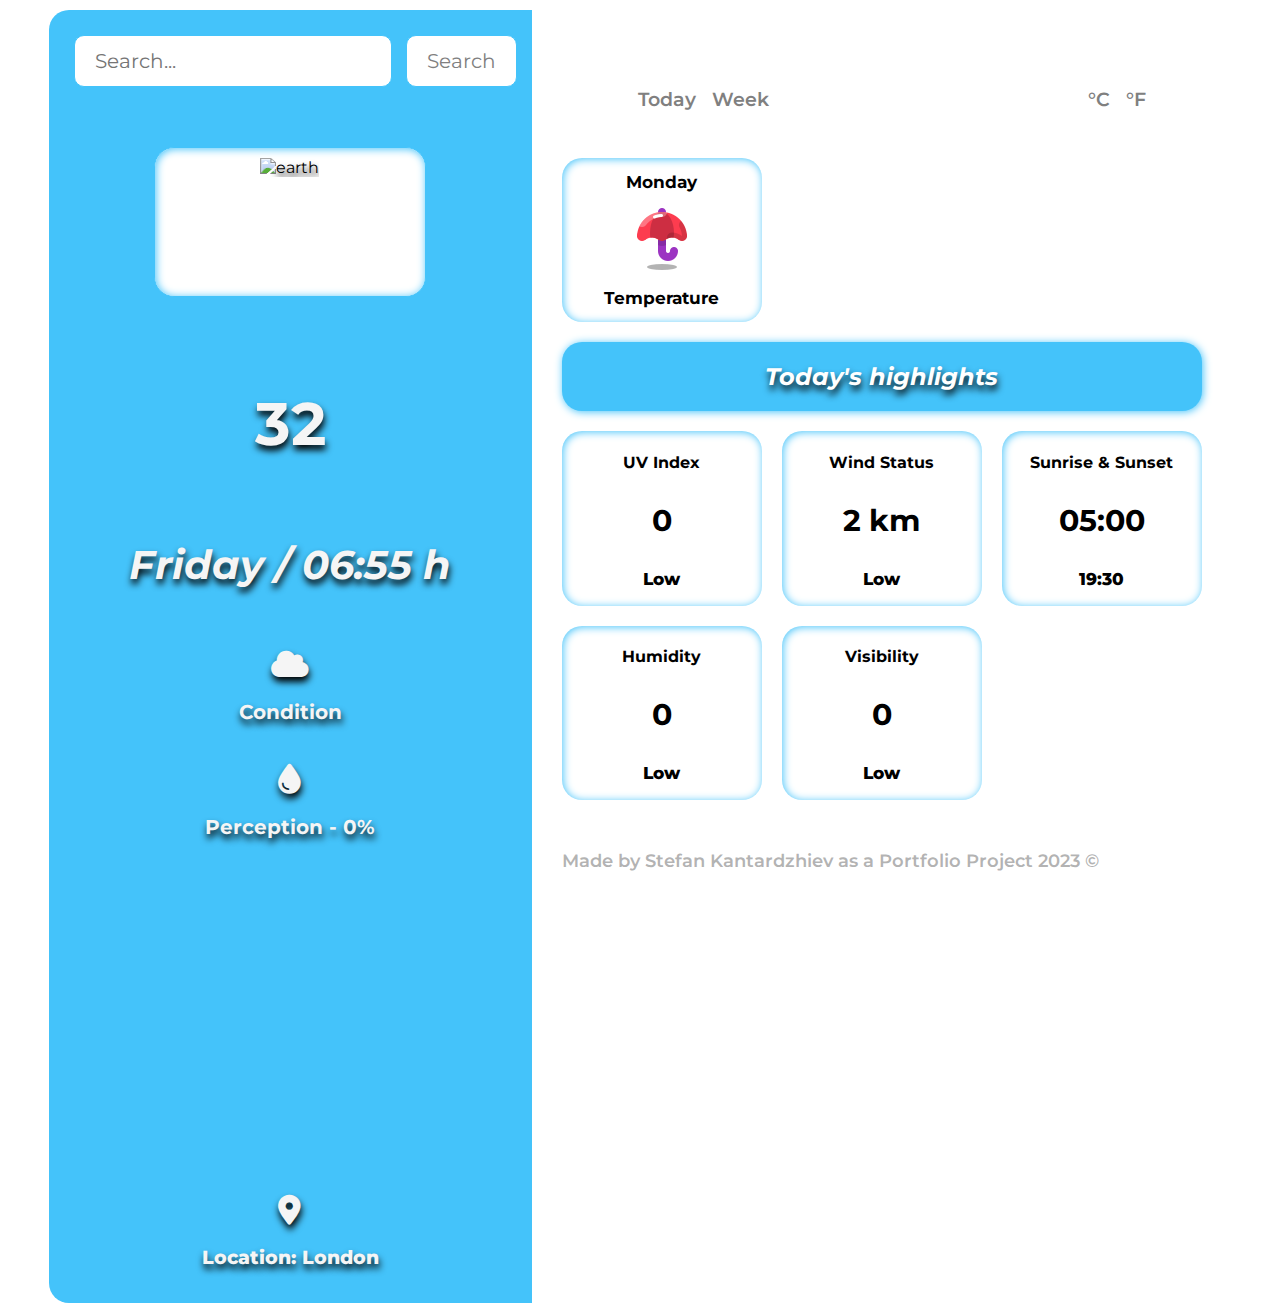
==== commit 6fc05eab: "changing icons" ====
--- a/public/index.html
+++ b/public/index.html
@@ -130,11 +130,6 @@
                 <footer class="foot">Made by Stefan Kantardzhiev as a Portfolio Project 2023 &copy</footer>
             </div>
         </div>
-
-<<<<<<< HEAD
-=======
-
->>>>>>> fea7bc1c17262e075ab933e70b8db51f1c0142b6
     </div>
 
     </div>
